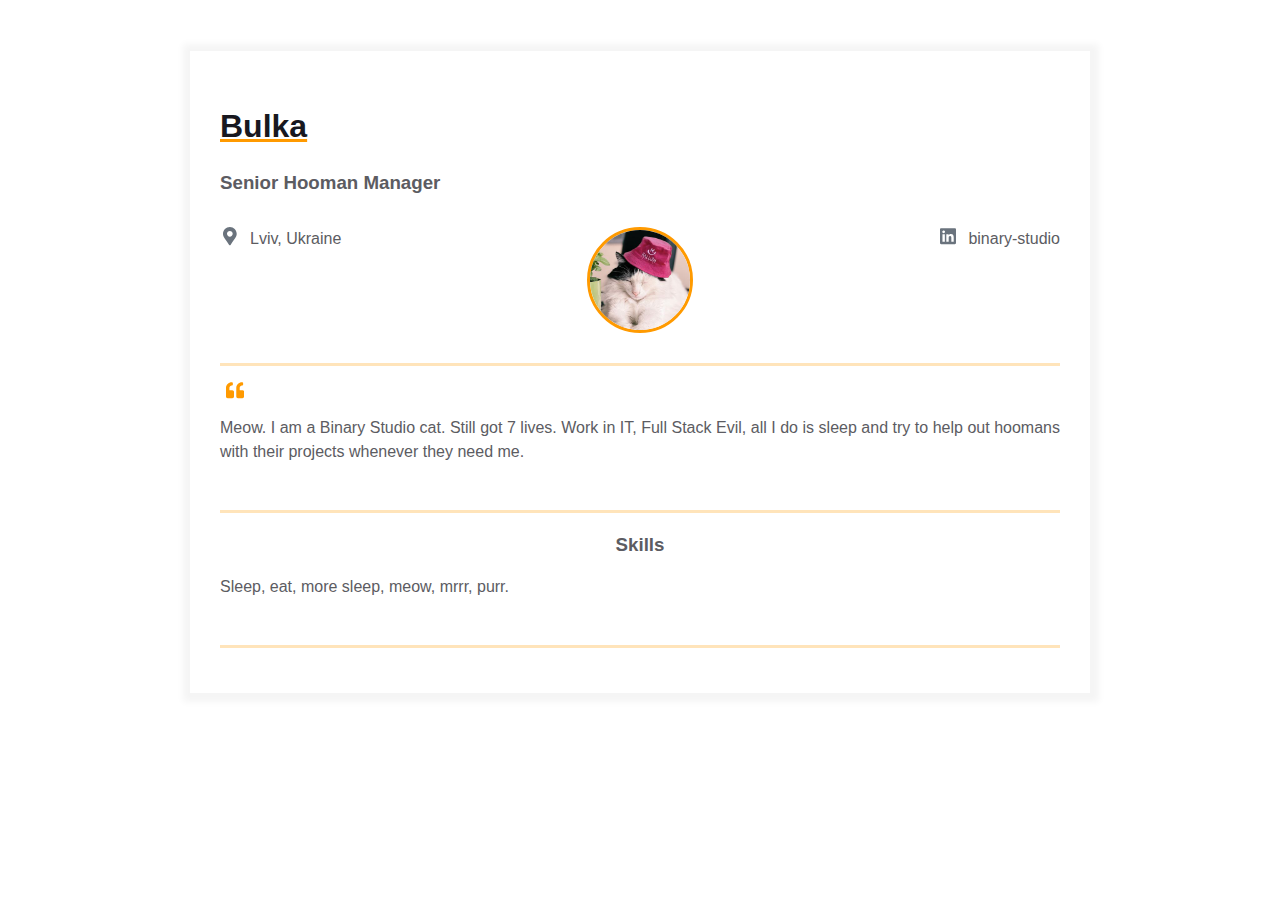
==== index.html @ 968fbaac "Skills block added" ====
<!DOCTYPE html>
<html>
  <head>
    <meta charset="UTF-8" />
    <link rel="stylesheet" href="styles.css">
    <meta name="viewport" content="width=device-width, initial-scale=1" />
    <title>Résumé</title>
  </head>
  <body>
    <main>
      <div class="resume">
        <div class="container">
          <div class="resume__block">
            <h1 class="contact-info__header">Bulka</h1>
            <h3 class="contact-info__sub-header">Senior Hooman Manager</h3>
    
            <div class="contact_info_container fh">
              <div class="contact-info__block">
                <a href="" rel="author" class="contact-info__item">
                  <div class="contact-info__item-icon-wrapper">
                    <svg class="contact-info__item-icon" xmlns="http://www.w3.org/2000/svg" viewBox="0 0 384 512">
                      <path
                        d="M172.268 501.67C26.97 291.031 0 269.413 0 192 0 85.961 85.961 0 192 0s192 85.961 192 192c0 77.413-26.97 99.031-172.268 309.67-9.535 13.774-29.93 13.773-39.464 0zM192 272c44.183 0 80-35.817 80-80s-35.817-80-80-80-80 35.817-80 80 35.817 80 80 80z">
                      </path>
                    </svg>
                  </div>
                  <span>Lviv, Ukraine</span>
                </a>
              </div>
            
              <div class="contact-info__block contact-info__block--center">
                <img class="contact-info__avatar" src="assets/avatar.png" alt="Avatar">
              </div>
    
              <div class="contact-info__block">
                <a href="https://ua.linkedin.com/company/binary-studio_241166" rel="author" class="contact-info__item">
                  <div class="contact-info__item-icon-wrapper">
                    <svg class="contact-info__item-icon" xmlns="http://www.w3.org/2000/svg" viewBox="0 0 448 512">
                      <path
                        d="M416 32H31.9C14.3 32 0 46.5 0 64.3v383.4C0 465.5 14.3 480 31.9 480H416c17.6 0 32-14.5 32-32.3V64.3c0-17.8-14.4-32.3-32-32.3zM135.4 416H69V202.2h66.5V416zm-33.2-243c-21.3 0-38.5-17.3-38.5-38.5S80.9 96 102.2 96c21.2 0 38.5 17.3 38.5 38.5 0 21.3-17.2 38.5-38.5 38.5zm282.1 243h-66.4V312c0-24.8-.5-56.7-34.5-56.7-34.6 0-39.9 27-39.9 54.9V416h-66.4V202.2h63.7v29.2h.9c8.9-16.8 30.6-34.5 62.9-34.5 67.2 0 79.7 44.3 79.7 101.9V416z">
                      </path>
                    </svg>
                  </div>
                  <span>binary-studio</span>
                </a>
              </div>
            </div>
          </div>
        </div>

        <div class="container">
          <div class="resume__block">
            <div class="intro">
              <div class="intro__icon-wrapper">
                <svg class="intro__icon" xmlns="http://www.w3.org/2000/svg" viewBox="0 0 512 512">
                  <path
                    d="M464 256h-80v-64c0-35.3 28.7-64 64-64h8c13.3 0 24-10.7 24-24V56c0-13.3-10.7-24-24-24h-8c-88.4 0-160 71.6-160 160v240c0 26.5 21.5 48 48 48h128c26.5 0 48-21.5 48-48V304c0-26.5-21.5-48-48-48zm-288 0H96v-64c0-35.3 28.7-64 64-64h8c13.3 0 24-10.7 24-24V56c0-13.3-10.7-24-24-24h-8C71.6 32 0 103.6 0 192v240c0 26.5 21.5 48 48 48h128c26.5 0 48-21.5 48-48V304c0-26.5-21.5-48-48-48z">
                  </path>
                </svg>
              </div>
              <p class="intro_text">Meow.
                I am a Binary Studio cat. Still got 7 lives. Work in IT, Full Stack Evil, 
                all I do is sleep and try to help out hoomans with their projects whenever 
                they need me.
              </p>
            </div>
          </div>
        </div>

        <div class="container">
          <div class="resume__block">
            <div class="skills">
              <h3 class="skills__header">Skills</h3>
              <p class="skills__text">Sleep, eat, more sleep, meow, mrrr, purr. </p>
            </div>
          </div>
        </div>
        
      </div>
    </main>
  </body>
</html>
---- styles.css ----
//General styles
* {
    margin: 0;
    padding: 0;
    box-sizing: border-box;
}

body {
    font-family: Arial, Helvetica, sans-serif;
    line-height: 1.5;

    --primary-text-color: #181820;
    --secondary-text-color: #5c5c62;
    --durability-text-color: #6a737d9c;
    --icon-color: #6a737d;
    --border-color: #ff9a0045;
    --text-decoration-color: #ff9a00;
}

.container {
    margin: 0 auto;
    padding: 0 30px;
    max-width: 900px;
}

.fh {
    display: flex;
    flex-direction: row;
    justify-content: space-between;
}

.fv {
    display: flex;
    flex-direction: column;
    justify-content: space-between;
}

.resume {
    margin: 50px auto;
    border: 1px solid #f5f5f5;
    box-shadow: 1px 1px 7px 7px #f5f5f5;
    padding: 30px 0;
    max-width: 900px;
}

.resume__block {
    border-bottom: 3px solid var(--border-color);
    padding-bottom: 30px;
    margin-bottom: 15px;
}

@media screen and (max-width: 576px) {

    .main-info,
    .contact_info_container {
        flex-direction: column;
    }

    .contact_info_container {
        align-items: center;
    }

    .contact-info__block:not(:last-child) {
        margin-bottom: 20px;
    }

    .experiences {
        margin-right: 0;
    }
}

//Contact info styles
.contact-info__header,
.contact-info__sub-header {
    text-align: center;
}

.contact-info__header {
    color: var(--primary-text-color);
    margin-bottom: 15px;
    text-decoration-color: var(--text-decoration-color);
    text-decoration-line: underline;
}

.contact-info__sub-header {
    color: var(--secondary-text-color);
    margin-bottom: 30px;
}

.contact-info__block {
    display: flex;
    flex-direction: column;
    justify-content: space-between;
}

.contact-info__block--center {
    justify-content: center;
}

.contact-info__item {
    color: var(--secondary-text-color);
    text-decoration: none;
    display: flex;
    justify-content: start;
}

.contact-info__item:not(:last-child) {
    margin-bottom: 20px;
}

.contact-info__item-icon-wrapper {
    margin-right: 10px;
    width: 20px;
    display: flex;
    justify-content: center;
}

.contact-info__item-icon path {
    fill: var(--icon-color);
}

.contact-info__item-icon {
    height: 1.1428rem;
    vertical-align: text-bottom;
}

.contact-info__avatar {
    border-radius: 50%;
    width: 100px;
    height: 100px;
    object-fit: cover;
    border: 3px solid;
    border-color: var(--text-decoration-color);
}

//Intro and skills styles
.intro {
    display: flex;
    justify-content: start;
}

.intro__icon-wrapper {
    margin-right: 30px;
    width: 30px;
    display: flex;
    justify-content: center;
}

.intro__icon {
    height: 1.1428rem;
    vertical-align: text-bottom;
}

.intro__icon path {
    fill: var(--text-decoration-color);
}

.intro_text {
    color: var(--secondary-text-color);
    text-align: justify;
}

.skills__header {
    color: var(--secondary-text-color);
    text-align: center;
    margin-bottom: 15px;
}

.skills__text {
    color: var(--secondary-text-color);
    text-align: justify;
}

//Experience and additional info styles
.experiences {
    flex: 1 1 60%;
    margin-right: 50px;
}

.experiences__header {
    color: var(--secondary-text-color);
    text-align: left;
    margin-bottom: 20px;
}

.experiences__company-header-durability {
    color: var(--durability-text-color);
    text-align: left;
    margin-bottom: 10px;
    font-size: 15px;
}

.experiences__company-header-name {
    color: var(--primary-text-color);
    text-decoration-color: var(--text-decoration-color);
    text-decoration-line: underline;
    text-align: left;
    margin-bottom: 20px;
}

.experiences__company-project {
    margin-left: 15px;
    margin-bottom: 25px;
}

.experiences__company-project-role {
    color: var(--durability-text-color);
    text-align: left;
    margin-bottom: 10px;
    font-size: 15px;
}

.experiences__company-project-name {
    color: var(--primary-text-color);
    text-align: left;
    margin-bottom: 10px;
}

.experiences__company-project-responsibilities {
    color: var(--secondary-text-color);
    padding-left: 20px;
}

.additional-info {
    flex: 1 1 40%;
}

.additional-info__education {
    margin-bottom: 20px;
}

.additional-info__education-header {
    color: var(--secondary-text-color);
    text-align: left;
    margin-bottom: 20px;
}

.additional-info__education-university-durability {
    color: var(--durability-text-color);
    text-align: left;
    margin-bottom: 10px;
    font-size: 15px;
}

.additional-info__education-university-speciality {
    color: var(--primary-text-color);
    text-align: left;
    margin-bottom: 10px;
}

.additional-info__education-university-name {
    color: var(--secondary-text-color);
}

.additional-info__languages {
    margin-bottom: 20px;
}

.additional-info__languages-header {
    color: var(--secondary-text-color);
    text-align: left;
    margin-bottom: 20px;
}

.additional-info__languages-item {
    color: var(--secondary-text-color);
}
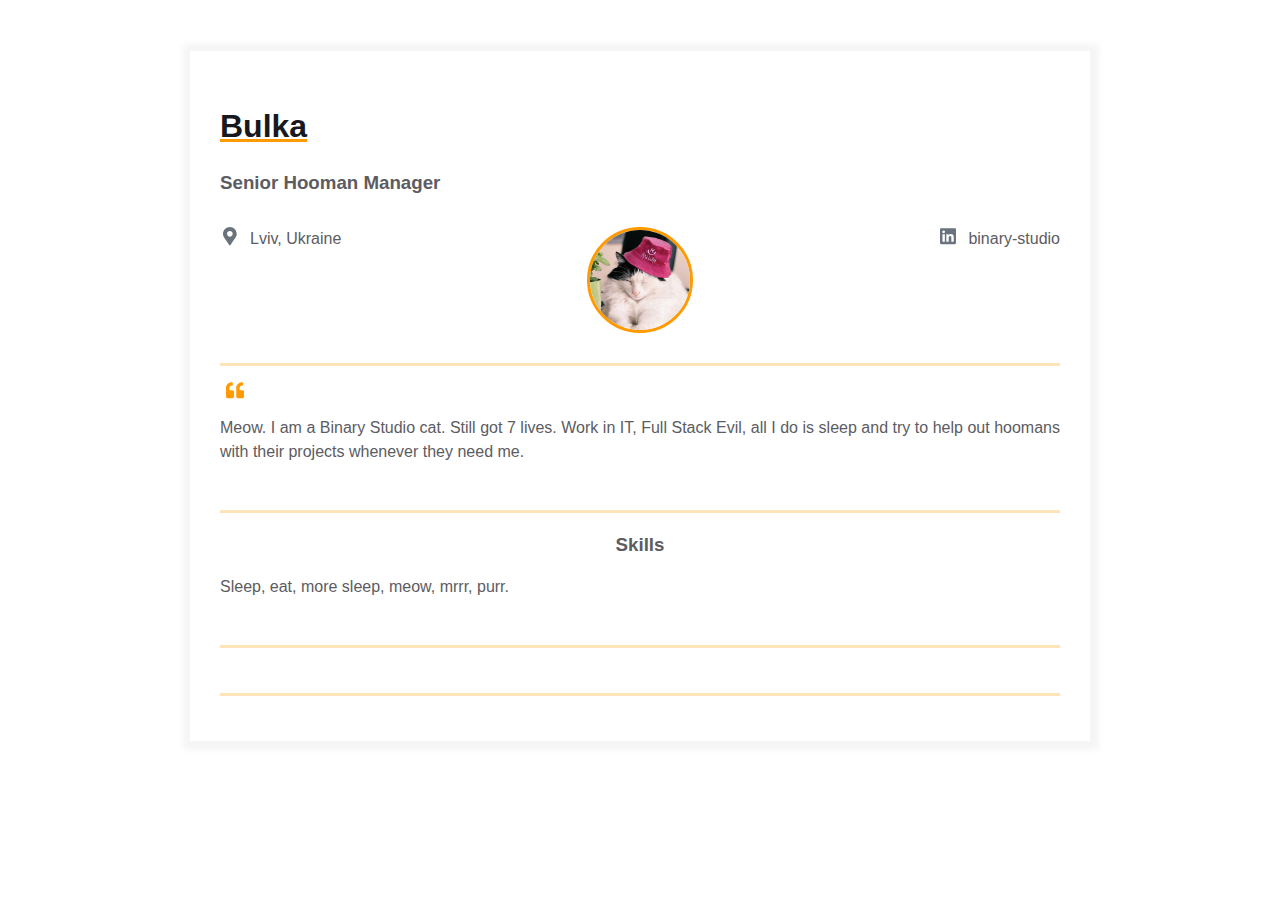
==== commit 3ed5f883: "Experience block template added" ====
--- a/index.html
+++ b/index.html
@@ -75,6 +75,17 @@
             </div>
           </div>
         </div>
+
+        <div class="container">
+          <div class="resume__block">
+            <div class="main-info fh">
+        
+              <div class="experiences"></div>
+        
+              <div class="additional-info fv"></div>
+            </div>
+          </div>
+        </div>
         
       </div>
     </main>
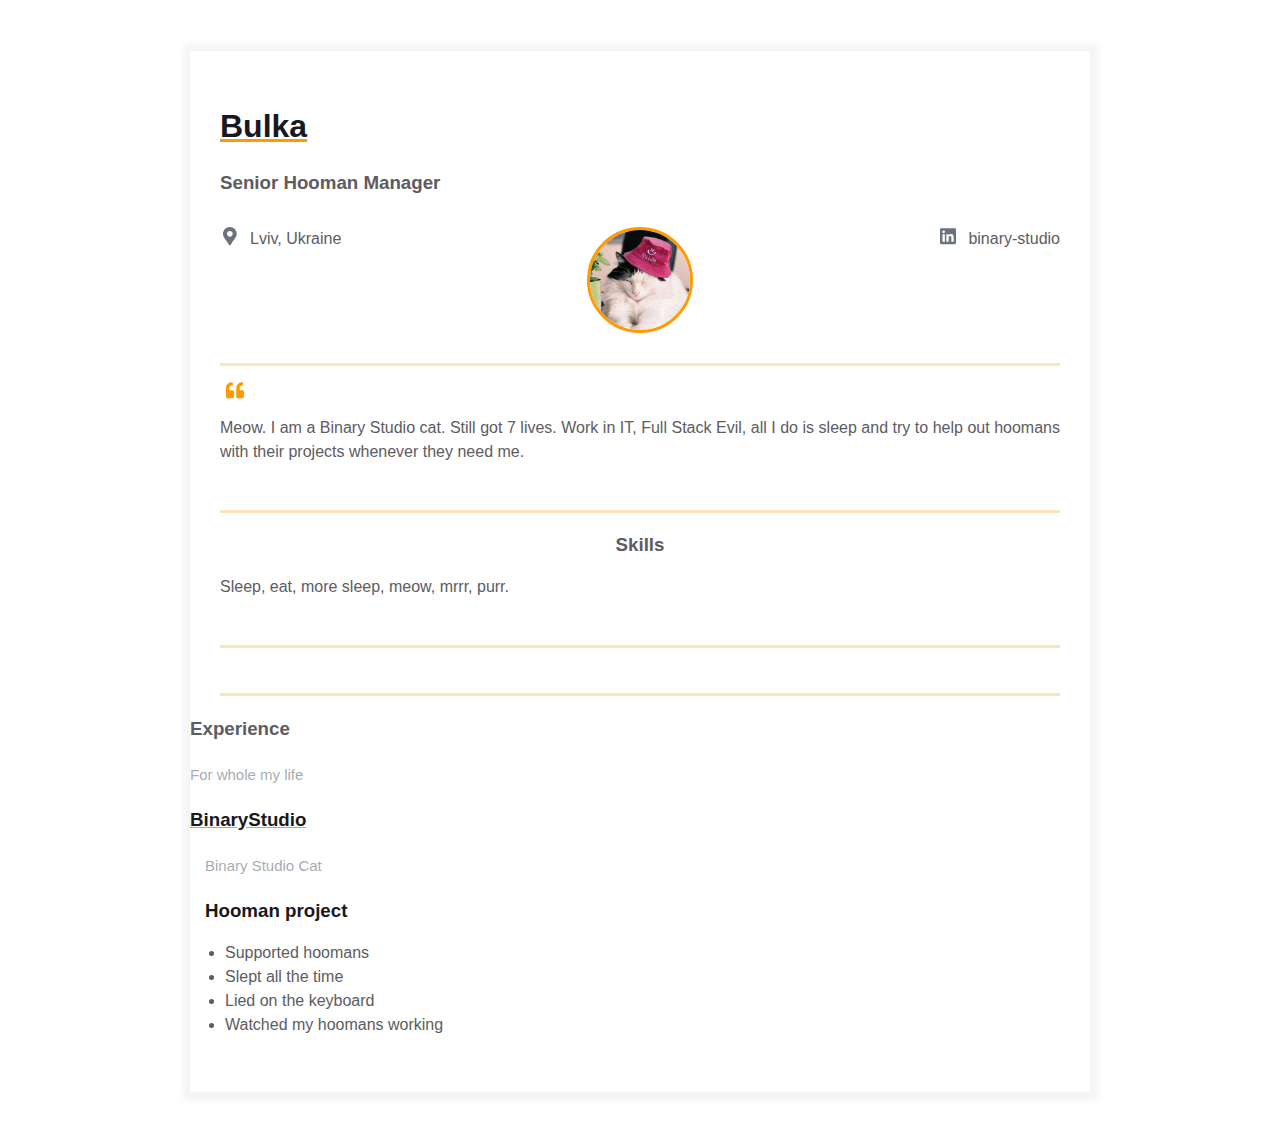
==== commit 30cf57ef: "Experience block added" ====
--- a/index.html
+++ b/index.html
@@ -86,7 +86,27 @@
             </div>
           </div>
         </div>
-        
+
+        <h3 class="experiences__header">Experience</h3>
+  <div class="experiences__company">
+    <div class="experiences__company-header">
+      <span class="experiences__company-header-durability">For whole my life</span>
+      <h3 class="experiences__company-header-name">BinaryStudio</h3>
+    </div>
+
+    <div class="experiences__company-project">
+      <span class="experiences__company-project-role">Binary Studio Cat</span>
+      <h3 class="experiences__company-project-name">Hooman project</h3>
+      <ul class="experiences__company-project-responsibilities">
+        <li>Supported hoomans</li>
+        <li>Slept all the time</li>
+        <li>Lied on the keyboard</li>
+        <li>Watched my hoomans working</li>
+      </ul>
+    </div>
+  </div>
+</div>
+
       </div>
     </main>
   </body>
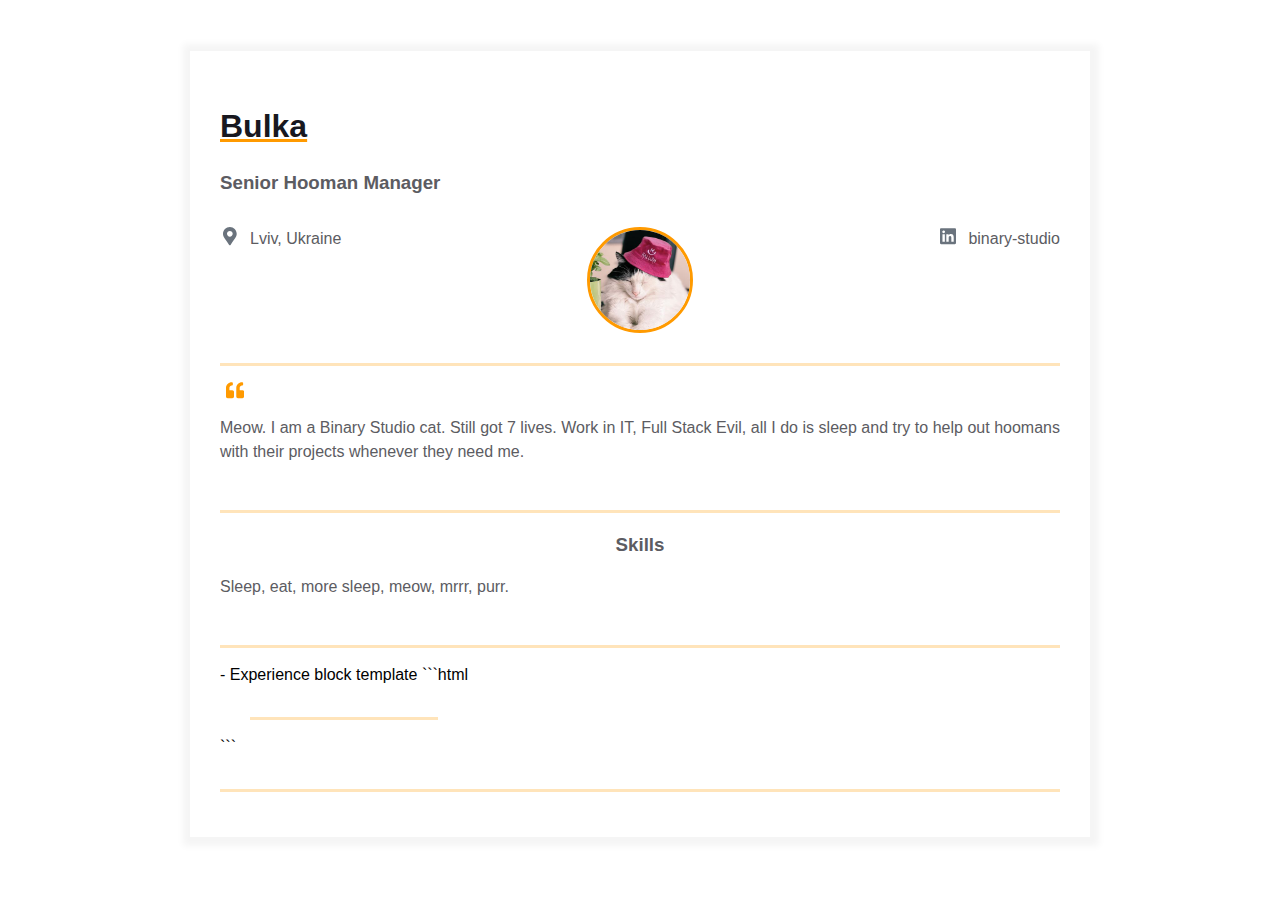
==== commit 50804dea: "Experience info added" ====
--- a/index.html
+++ b/index.html
@@ -2,7 +2,7 @@
 <html>
   <head>
     <meta charset="UTF-8" />
-    <link rel="stylesheet" href="styles.css">
+    <link rel="stylesheet" href="styles.css" />
     <meta name="viewport" content="width=device-width, initial-scale=1" />
     <title>Résumé</title>
   </head>
@@ -13,32 +13,48 @@
           <div class="resume__block">
             <h1 class="contact-info__header">Bulka</h1>
             <h3 class="contact-info__sub-header">Senior Hooman Manager</h3>
-    
+
             <div class="contact_info_container fh">
               <div class="contact-info__block">
                 <a href="" rel="author" class="contact-info__item">
                   <div class="contact-info__item-icon-wrapper">
-                    <svg class="contact-info__item-icon" xmlns="http://www.w3.org/2000/svg" viewBox="0 0 384 512">
+                    <svg
+                      class="contact-info__item-icon"
+                      xmlns="http://www.w3.org/2000/svg"
+                      viewBox="0 0 384 512"
+                    >
                       <path
-                        d="M172.268 501.67C26.97 291.031 0 269.413 0 192 0 85.961 85.961 0 192 0s192 85.961 192 192c0 77.413-26.97 99.031-172.268 309.67-9.535 13.774-29.93 13.773-39.464 0zM192 272c44.183 0 80-35.817 80-80s-35.817-80-80-80-80 35.817-80 80 35.817 80 80 80z">
-                      </path>
+                        d="M172.268 501.67C26.97 291.031 0 269.413 0 192 0 85.961 85.961 0 192 0s192 85.961 192 192c0 77.413-26.97 99.031-172.268 309.67-9.535 13.774-29.93 13.773-39.464 0zM192 272c44.183 0 80-35.817 80-80s-35.817-80-80-80-80 35.817-80 80 35.817 80 80 80z"
+                      ></path>
                     </svg>
                   </div>
                   <span>Lviv, Ukraine</span>
                 </a>
               </div>
-            
+
               <div class="contact-info__block contact-info__block--center">
-                <img class="contact-info__avatar" src="assets/avatar.png" alt="Avatar">
+                <img
+                  class="contact-info__avatar"
+                  src="assets/avatar.png"
+                  alt="Avatar"
+                />
               </div>
-    
+
               <div class="contact-info__block">
-                <a href="https://ua.linkedin.com/company/binary-studio_241166" rel="author" class="contact-info__item">
+                <a
+                  href="https://ua.linkedin.com/company/binary-studio_241166"
+                  rel="author"
+                  class="contact-info__item"
+                >
                   <div class="contact-info__item-icon-wrapper">
-                    <svg class="contact-info__item-icon" xmlns="http://www.w3.org/2000/svg" viewBox="0 0 448 512">
+                    <svg
+                      class="contact-info__item-icon"
+                      xmlns="http://www.w3.org/2000/svg"
+                      viewBox="0 0 448 512"
+                    >
                       <path
-                        d="M416 32H31.9C14.3 32 0 46.5 0 64.3v383.4C0 465.5 14.3 480 31.9 480H416c17.6 0 32-14.5 32-32.3V64.3c0-17.8-14.4-32.3-32-32.3zM135.4 416H69V202.2h66.5V416zm-33.2-243c-21.3 0-38.5-17.3-38.5-38.5S80.9 96 102.2 96c21.2 0 38.5 17.3 38.5 38.5 0 21.3-17.2 38.5-38.5 38.5zm282.1 243h-66.4V312c0-24.8-.5-56.7-34.5-56.7-34.6 0-39.9 27-39.9 54.9V416h-66.4V202.2h63.7v29.2h.9c8.9-16.8 30.6-34.5 62.9-34.5 67.2 0 79.7 44.3 79.7 101.9V416z">
-                      </path>
+                        d="M416 32H31.9C14.3 32 0 46.5 0 64.3v383.4C0 465.5 14.3 480 31.9 480H416c17.6 0 32-14.5 32-32.3V64.3c0-17.8-14.4-32.3-32-32.3zM135.4 416H69V202.2h66.5V416zm-33.2-243c-21.3 0-38.5-17.3-38.5-38.5S80.9 96 102.2 96c21.2 0 38.5 17.3 38.5 38.5 0 21.3-17.2 38.5-38.5 38.5zm282.1 243h-66.4V312c0-24.8-.5-56.7-34.5-56.7-34.6 0-39.9 27-39.9 54.9V416h-66.4V202.2h63.7v29.2h.9c8.9-16.8 30.6-34.5 62.9-34.5 67.2 0 79.7 44.3 79.7 101.9V416z"
+                      ></path>
                     </svg>
                   </div>
                   <span>binary-studio</span>
@@ -52,16 +68,20 @@
           <div class="resume__block">
             <div class="intro">
               <div class="intro__icon-wrapper">
-                <svg class="intro__icon" xmlns="http://www.w3.org/2000/svg" viewBox="0 0 512 512">
+                <svg
+                  class="intro__icon"
+                  xmlns="http://www.w3.org/2000/svg"
+                  viewBox="0 0 512 512"
+                >
                   <path
-                    d="M464 256h-80v-64c0-35.3 28.7-64 64-64h8c13.3 0 24-10.7 24-24V56c0-13.3-10.7-24-24-24h-8c-88.4 0-160 71.6-160 160v240c0 26.5 21.5 48 48 48h128c26.5 0 48-21.5 48-48V304c0-26.5-21.5-48-48-48zm-288 0H96v-64c0-35.3 28.7-64 64-64h8c13.3 0 24-10.7 24-24V56c0-13.3-10.7-24-24-24h-8C71.6 32 0 103.6 0 192v240c0 26.5 21.5 48 48 48h128c26.5 0 48-21.5 48-48V304c0-26.5-21.5-48-48-48z">
-                  </path>
+                    d="M464 256h-80v-64c0-35.3 28.7-64 64-64h8c13.3 0 24-10.7 24-24V56c0-13.3-10.7-24-24-24h-8c-88.4 0-160 71.6-160 160v240c0 26.5 21.5 48 48 48h128c26.5 0 48-21.5 48-48V304c0-26.5-21.5-48-48-48zm-288 0H96v-64c0-35.3 28.7-64 64-64h8c13.3 0 24-10.7 24-24V56c0-13.3-10.7-24-24-24h-8C71.6 32 0 103.6 0 192v240c0 26.5 21.5 48 48 48h128c26.5 0 48-21.5 48-48V304c0-26.5-21.5-48-48-48z"
+                  ></path>
                 </svg>
               </div>
-              <p class="intro_text">Meow.
-                I am a Binary Studio cat. Still got 7 lives. Work in IT, Full Stack Evil, 
-                all I do is sleep and try to help out hoomans with their projects whenever 
-                they need me.
+              <p class="intro_text">
+                Meow. I am a Binary Studio cat. Still got 7 lives. Work in IT,
+                Full Stack Evil, all I do is sleep and try to help out hoomans
+                with their projects whenever they need me.
               </p>
             </div>
           </div>
@@ -71,7 +91,9 @@
           <div class="resume__block">
             <div class="skills">
               <h3 class="skills__header">Skills</h3>
-              <p class="skills__text">Sleep, eat, more sleep, meow, mrrr, purr. </p>
+              <p class="skills__text">
+                Sleep, eat, more sleep, meow, mrrr, purr.
+              </p>
             </div>
           </div>
         </div>
@@ -79,35 +101,25 @@
         <div class="container">
           <div class="resume__block">
             <div class="main-info fh">
-        
-              <div class="experiences"></div>
-        
+              <div class="experiences">
+                - Experience block template ```html
+                <div class="container">
+                  <div class="resume__block">
+                    <div class="main-info fh">
+                      <div class="experiences"></div>
+
+                      <div class="additional-info fv"></div>
+                    </div>
+                  </div>
+                </div>
+                ```
+              </div>
+
               <div class="additional-info fv"></div>
             </div>
           </div>
         </div>
-
-        <h3 class="experiences__header">Experience</h3>
-  <div class="experiences__company">
-    <div class="experiences__company-header">
-      <span class="experiences__company-header-durability">For whole my life</span>
-      <h3 class="experiences__company-header-name">BinaryStudio</h3>
-    </div>
-
-    <div class="experiences__company-project">
-      <span class="experiences__company-project-role">Binary Studio Cat</span>
-      <h3 class="experiences__company-project-name">Hooman project</h3>
-      <ul class="experiences__company-project-responsibilities">
-        <li>Supported hoomans</li>
-        <li>Slept all the time</li>
-        <li>Lied on the keyboard</li>
-        <li>Watched my hoomans working</li>
-      </ul>
-    </div>
-  </div>
-</div>
-
       </div>
     </main>
   </body>
-</html>+</html>
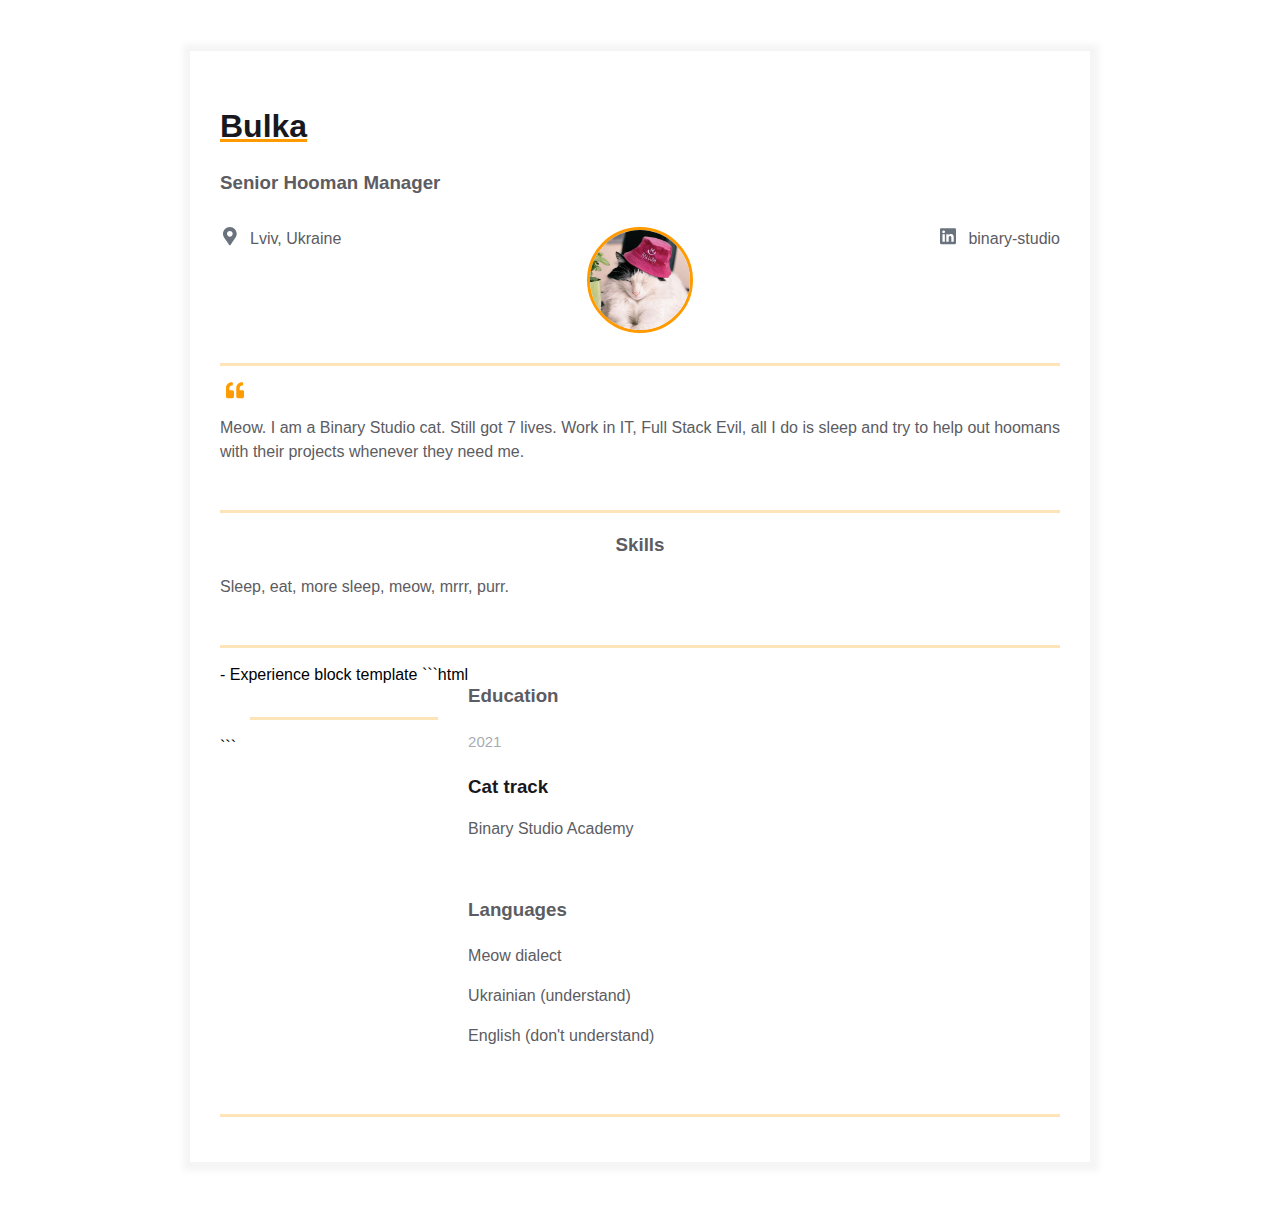
==== commit 2bd84fe2: "Additional info added" ====
--- a/index.html
+++ b/index.html
@@ -115,7 +115,38 @@
                 ```
               </div>
 
-              <div class="additional-info fv"></div>
+              <div class="additional-info fv">
+                <div class="additional-info fv">
+                  <div class="additional-info__education">
+                    <h3 class="additional-info__education-header">Education</h3>
+                    <div class="additional-info__education-university">
+                      <span
+                        class="additional-info__education-university-durability"
+                        >2021</span
+                      >
+                      <h3
+                        class="additional-info__education-university-speciality"
+                      >
+                        Cat track
+                      </h3>
+                      <p class="additional-info__education-university-name">
+                        Binary Studio Academy
+                      </p>
+                    </div>
+                  </div>
+
+                  <div class="additional-info__languages">
+                    <h3 class="additional-info__languages-header">Languages</h3>
+                    <p class="additional-info__languages-item">Meow dialect</p>
+                    <p class="additional-info__languages-item">
+                      Ukrainian (understand)
+                    </p>
+                    <p class="additional-info__languages-item">
+                      English (don't understand)
+                    </p>
+                  </div>
+                </div>
+              </div>
             </div>
           </div>
         </div>
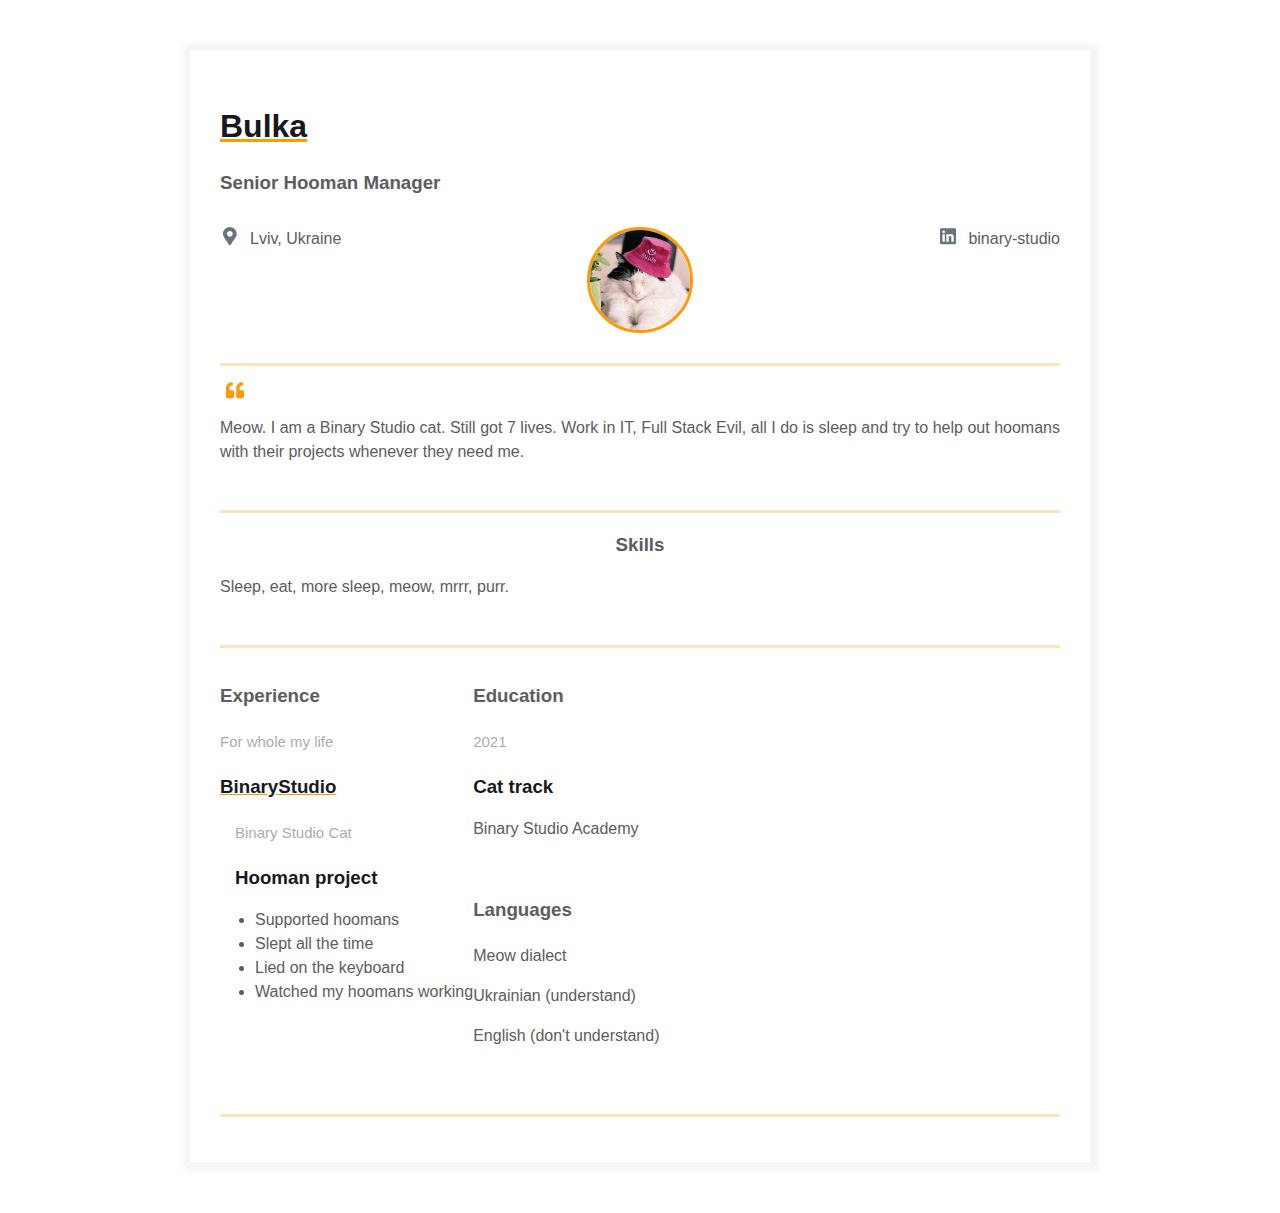
==== commit a3a7abe3: "refactoring" ====
--- a/index.html
+++ b/index.html
@@ -102,49 +102,62 @@
           <div class="resume__block">
             <div class="main-info fh">
               <div class="experiences">
-                - Experience block template ```html
-                <div class="container">
-                  <div class="resume__block">
-                    <div class="main-info fh">
-                      <div class="experiences"></div>
+                <h3 class="experiences__header">Experience</h3>
+                <div class="experiences__company">
+                  <div class="experiences__company-header">
+                    <span class="experiences__company-header-durability"
+                      >For whole my life</span
+                    >
+                    <h3 class="experiences__company-header-name">
+                      BinaryStudio
+                    </h3>
+                  </div>
 
-                      <div class="additional-info fv"></div>
-                    </div>
+                  <div class="experiences__company-project">
+                    <span class="experiences__company-project-role"
+                      >Binary Studio Cat</span
+                    >
+                    <h3 class="experiences__company-project-name">
+                      Hooman project
+                    </h3>
+                    <ul class="experiences__company-project-responsibilities">
+                      <li>Supported hoomans</li>
+                      <li>Slept all the time</li>
+                      <li>Lied on the keyboard</li>
+                      <li>Watched my hoomans working</li>
+                    </ul>
                   </div>
                 </div>
-                ```
               </div>
 
               <div class="additional-info fv">
-                <div class="additional-info fv">
-                  <div class="additional-info__education">
-                    <h3 class="additional-info__education-header">Education</h3>
-                    <div class="additional-info__education-university">
-                      <span
-                        class="additional-info__education-university-durability"
-                        >2021</span
-                      >
-                      <h3
-                        class="additional-info__education-university-speciality"
-                      >
-                        Cat track
-                      </h3>
-                      <p class="additional-info__education-university-name">
-                        Binary Studio Academy
-                      </p>
-                    </div>
-                  </div>
-
-                  <div class="additional-info__languages">
-                    <h3 class="additional-info__languages-header">Languages</h3>
-                    <p class="additional-info__languages-item">Meow dialect</p>
-                    <p class="additional-info__languages-item">
-                      Ukrainian (understand)
-                    </p>
-                    <p class="additional-info__languages-item">
-                      English (don't understand)
+                <div class="additional-info__education">
+                  <h3 class="additional-info__education-header">Education</h3>
+                  <div class="additional-info__education-university">
+                    <span
+                      class="additional-info__education-university-durability"
+                      >2021</span
+                    >
+                    <h3
+                      class="additional-info__education-university-speciality"
+                    >
+                      Cat track
+                    </h3>
+                    <p class="additional-info__education-university-name">
+                      Binary Studio Academy
                     </p>
                   </div>
+                </div>
+
+                <div class="additional-info__languages">
+                  <h3 class="additional-info__languages-header">Languages</h3>
+                  <p class="additional-info__languages-item">Meow dialect</p>
+                  <p class="additional-info__languages-item">
+                    Ukrainian (understand)
+                  </p>
+                  <p class="additional-info__languages-item">
+                    English (don't understand)
+                  </p>
                 </div>
               </div>
             </div>
--- a/styles.css
+++ b/styles.css
@@ -72,196 +72,196 @@
 //Contact info styles
 .contact-info__header,
 .contact-info__sub-header {
-    text-align: center;
+  text-align: center;
 }
 
 .contact-info__header {
-    color: var(--primary-text-color);
-    margin-bottom: 15px;
-    text-decoration-color: var(--text-decoration-color);
-    text-decoration-line: underline;
+  color: var(--primary-text-color);
+  margin-bottom: 15px;
+  text-decoration-color: var(--text-decoration-color);
+  text-decoration-line: underline;
 }
 
 .contact-info__sub-header {
-    color: var(--secondary-text-color);
-    margin-bottom: 30px;
+  color: var(--secondary-text-color);
+  margin-bottom: 30px;
 }
 
 .contact-info__block {
-    display: flex;
-    flex-direction: column;
-    justify-content: space-between;
+  display: flex;
+  flex-direction: column;
+  justify-content: space-between;
 }
 
 .contact-info__block--center {
-    justify-content: center;
+  justify-content: center;
 }
 
 .contact-info__item {
-    color: var(--secondary-text-color);
-    text-decoration: none;
-    display: flex;
-    justify-content: start;
+  color: var(--secondary-text-color);
+  text-decoration: none;
+  display: flex;
+  justify-content: start;
 }
 
 .contact-info__item:not(:last-child) {
-    margin-bottom: 20px;
+  margin-bottom: 20px;
 }
 
 .contact-info__item-icon-wrapper {
-    margin-right: 10px;
-    width: 20px;
-    display: flex;
-    justify-content: center;
+  margin-right: 10px;
+  width: 20px;
+  display: flex;
+  justify-content: center;
 }
 
 .contact-info__item-icon path {
-    fill: var(--icon-color);
+  fill: var(--icon-color);
 }
 
 .contact-info__item-icon {
-    height: 1.1428rem;
-    vertical-align: text-bottom;
+  height: 1.1428rem;
+  vertical-align: text-bottom;
 }
 
 .contact-info__avatar {
-    border-radius: 50%;
-    width: 100px;
-    height: 100px;
-    object-fit: cover;
-    border: 3px solid;
-    border-color: var(--text-decoration-color);
+  border-radius: 50%;
+  width: 100px;
+  height: 100px;
+  object-fit: cover;
+  border: 3px solid;
+  border-color: var(--text-decoration-color);
 }
 
 //Intro and skills styles
 .intro {
-    display: flex;
-    justify-content: start;
+  display: flex;
+  justify-content: start;
 }
 
 .intro__icon-wrapper {
-    margin-right: 30px;
-    width: 30px;
-    display: flex;
-    justify-content: center;
+  margin-right: 30px;
+  width: 30px;
+  display: flex;
+  justify-content: center;
 }
 
 .intro__icon {
-    height: 1.1428rem;
-    vertical-align: text-bottom;
+  height: 1.1428rem;
+  vertical-align: text-bottom;
 }
 
 .intro__icon path {
-    fill: var(--text-decoration-color);
+  fill: var(--text-decoration-color);
 }
 
 .intro_text {
-    color: var(--secondary-text-color);
-    text-align: justify;
+  color: var(--secondary-text-color);
+  text-align: justify;
 }
 
 .skills__header {
-    color: var(--secondary-text-color);
-    text-align: center;
-    margin-bottom: 15px;
+  color: var(--secondary-text-color);
+  text-align: center;
+  margin-bottom: 15px;
 }
 
 .skills__text {
-    color: var(--secondary-text-color);
-    text-align: justify;
+  color: var(--secondary-text-color);
+  text-align: justify;
 }
 
 //Experience and additional info styles
 .experiences {
-    flex: 1 1 60%;
-    margin-right: 50px;
+  flex: 1 1 60%;
+  margin-right: 50px;
 }
 
 .experiences__header {
-    color: var(--secondary-text-color);
-    text-align: left;
-    margin-bottom: 20px;
+  color: var(--secondary-text-color);
+  text-align: left;
+  margin-bottom: 20px;
 }
 
 .experiences__company-header-durability {
-    color: var(--durability-text-color);
-    text-align: left;
-    margin-bottom: 10px;
-    font-size: 15px;
+  color: var(--durability-text-color);
+  text-align: left;
+  margin-bottom: 10px;
+  font-size: 15px;
 }
 
 .experiences__company-header-name {
-    color: var(--primary-text-color);
-    text-decoration-color: var(--text-decoration-color);
-    text-decoration-line: underline;
-    text-align: left;
-    margin-bottom: 20px;
+  color: var(--primary-text-color);
+  text-decoration-color: var(--text-decoration-color);
+  text-decoration-line: underline;
+  text-align: left;
+  margin-bottom: 20px;
 }
 
 .experiences__company-project {
-    margin-left: 15px;
-    margin-bottom: 25px;
+  margin-left: 15px;
+  margin-bottom: 25px;
 }
 
 .experiences__company-project-role {
-    color: var(--durability-text-color);
-    text-align: left;
-    margin-bottom: 10px;
-    font-size: 15px;
+  color: var(--durability-text-color);
+  text-align: left;
+  margin-bottom: 10px;
+  font-size: 15px;
 }
 
 .experiences__company-project-name {
-    color: var(--primary-text-color);
-    text-align: left;
-    margin-bottom: 10px;
+  color: var(--primary-text-color);
+  text-align: left;
+  margin-bottom: 10px;
 }
 
 .experiences__company-project-responsibilities {
-    color: var(--secondary-text-color);
-    padding-left: 20px;
+  color: var(--secondary-text-color);
+  padding-left: 20px;
 }
 
 .additional-info {
-    flex: 1 1 40%;
+  flex: 1 1 40%;
 }
 
 .additional-info__education {
-    margin-bottom: 20px;
+  margin-bottom: 20px;
 }
 
 .additional-info__education-header {
-    color: var(--secondary-text-color);
-    text-align: left;
-    margin-bottom: 20px;
+  color: var(--secondary-text-color);
+  text-align: left;
+  margin-bottom: 20px;
 }
 
 .additional-info__education-university-durability {
-    color: var(--durability-text-color);
-    text-align: left;
-    margin-bottom: 10px;
-    font-size: 15px;
+  color: var(--durability-text-color);
+  text-align: left;
+  margin-bottom: 10px;
+  font-size: 15px;
 }
 
 .additional-info__education-university-speciality {
-    color: var(--primary-text-color);
-    text-align: left;
-    margin-bottom: 10px;
+  color: var(--primary-text-color);
+  text-align: left;
+  margin-bottom: 10px;
 }
 
 .additional-info__education-university-name {
-    color: var(--secondary-text-color);
+  color: var(--secondary-text-color);
 }
 
 .additional-info__languages {
-    margin-bottom: 20px;
+  margin-bottom: 20px;
 }
 
 .additional-info__languages-header {
-    color: var(--secondary-text-color);
-    text-align: left;
-    margin-bottom: 20px;
+  color: var(--secondary-text-color);
+  text-align: left;
+  margin-bottom: 20px;
 }
 
 .additional-info__languages-item {
-    color: var(--secondary-text-color);
-}+  color: var(--secondary-text-color);
+}
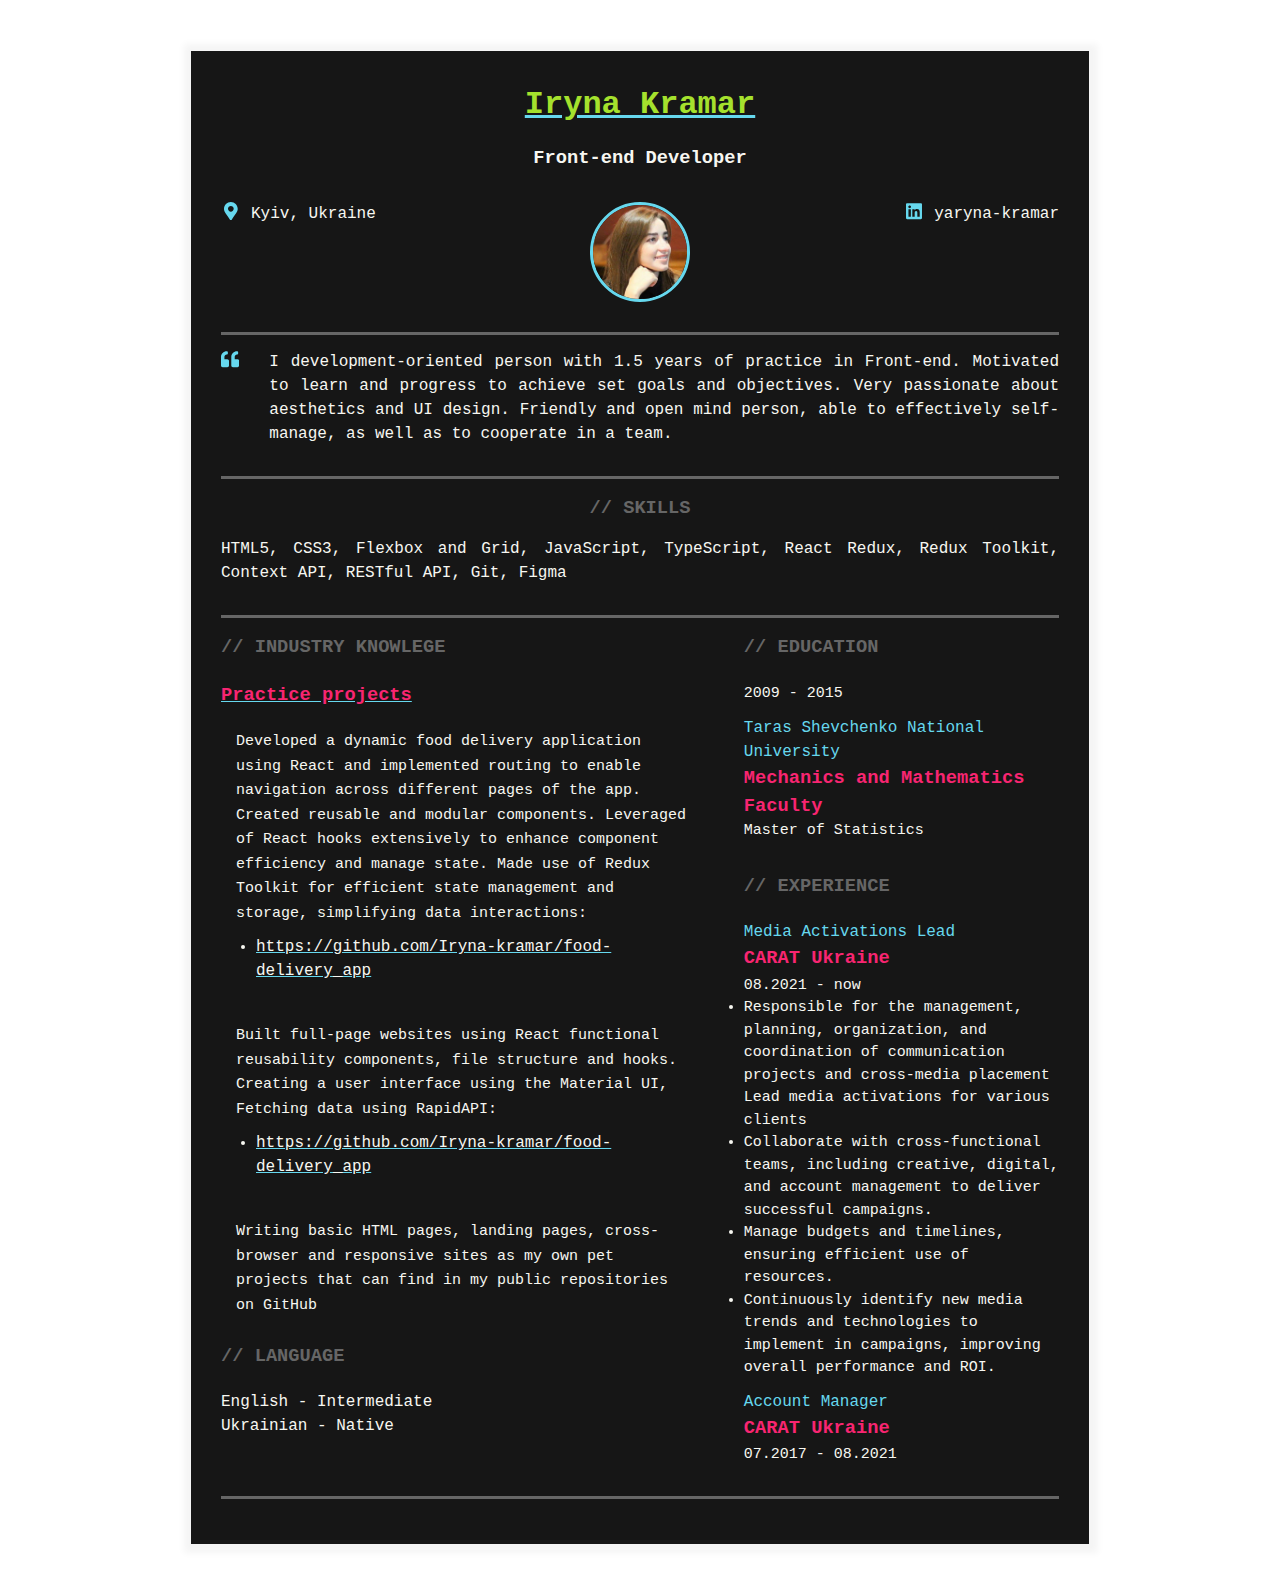
==== commit 2bdf9430: "Replaced by my content" ====
--- a/index.html
+++ b/index.html
@@ -11,8 +11,8 @@
       <div class="resume">
         <div class="container">
           <div class="resume__block">
-            <h1 class="contact-info__header">Bulka</h1>
-            <h3 class="contact-info__sub-header">Senior Hooman Manager</h3>
+            <h1 class="contact-info__header">Iryna Kramar</h1>
+            <h3 class="contact-info__sub-header">Front-end Developer</h3>
 
             <div class="contact_info_container fh">
               <div class="contact-info__block">
@@ -28,21 +28,21 @@
                       ></path>
                     </svg>
                   </div>
-                  <span>Lviv, Ukraine</span>
+                  <span>Kyiv, Ukraine</span>
                 </a>
               </div>
 
               <div class="contact-info__block contact-info__block--center">
                 <img
                   class="contact-info__avatar"
-                  src="assets/avatar.png"
+                  src="assets/myAvatar.png"
                   alt="Avatar"
                 />
               </div>
 
               <div class="contact-info__block">
                 <a
-                  href="https://ua.linkedin.com/company/binary-studio_241166"
+                  href="https://www.linkedin.com/in/yaryna-kramar/"
                   rel="author"
                   class="contact-info__item"
                 >
@@ -57,7 +57,7 @@
                       ></path>
                     </svg>
                   </div>
-                  <span>binary-studio</span>
+                  <span>yaryna-kramar</span>
                 </a>
               </div>
             </div>
@@ -79,9 +79,11 @@
                 </svg>
               </div>
               <p class="intro_text">
-                Meow. I am a Binary Studio cat. Still got 7 lives. Work in IT,
-                Full Stack Evil, all I do is sleep and try to help out hoomans
-                with their projects whenever they need me.
+                I development-oriented person with 1.5 years of practice in
+                Front-end. Motivated to learn and progress to achieve set goals
+                and objectives. Very passionate about aesthetics and UI design.
+                Friendly and open mind person, able to effectively self-manage,
+                as well as to cooperate in a team.
               </p>
             </div>
           </div>
@@ -90,9 +92,10 @@
         <div class="container">
           <div class="resume__block">
             <div class="skills">
-              <h3 class="skills__header">Skills</h3>
+              <h3 class="skills__header">// SKILLS</h3>
               <p class="skills__text">
-                Sleep, eat, more sleep, meow, mrrr, purr.
+                HTML5, CSS3, Flexbox and Grid, JavaScript, TypeScript, React
+                Redux, Redux Toolkit, Context API, RESTful API, Git, Figma
               </p>
             </div>
           </div>
@@ -101,63 +104,131 @@
         <div class="container">
           <div class="resume__block">
             <div class="main-info fh">
-              <div class="experiences">
-                <h3 class="experiences__header">Experience</h3>
-                <div class="experiences__company">
-                  <div class="experiences__company-header">
-                    <span class="experiences__company-header-durability"
-                      >For whole my life</span
-                    >
-                    <h3 class="experiences__company-header-name">
-                      BinaryStudio
-                    </h3>
-                  </div>
-
-                  <div class="experiences__company-project">
-                    <span class="experiences__company-project-role"
-                      >Binary Studio Cat</span
-                    >
-                    <h3 class="experiences__company-project-name">
-                      Hooman project
-                    </h3>
-                    <ul class="experiences__company-project-responsibilities">
-                      <li>Supported hoomans</li>
-                      <li>Slept all the time</li>
-                      <li>Lied on the keyboard</li>
-                      <li>Watched my hoomans working</li>
+              <div class="industry-languages">
+                <h3 class="industry__header">// INDUSTRY KNOWLEGE</h3>
+                <div class="industry__projects">
+                  <div class="industry__projects-header">
+                    <h3 class="industry__projects-header-name">
+                      Practice projects
+                    </h3>
+                  </div>
+
+                  <div class="industry__project">
+                    <span class="industry__project-description">
+                      Developed a dynamic food delivery application using React
+                      and implemented routing to enable navigation across
+                      different pages of the app. Created reusable and modular
+                      components. Leveraged of React hooks extensively to
+                      enhance component efficiency and manage state. Made use of
+                      Redux Toolkit for efficient state management and storage,
+                      simplifying data interactions:</span
+                    >
+                    <ul class="industry__project-github">
+                      <li>https://github.com/Iryna-kramar/food-delivery_app</li>
                     </ul>
                   </div>
+
+                  <div class="industry__project">
+                    <span class="industry__project-description">
+                      Built full-page websites using React functional
+                      reusability components, file structure and hooks. Creating
+                      a user interface using the Material UI, Fetching data
+                      using RapidAPI:
+                    </span>
+                    <ul class="industry__project-github">
+                      <li>https://github.com/Iryna-kramar/food-delivery_app</li>
+                    </ul>
+                  </div>
+
+                  <div class="industry__project">
+                    <span class="industry__project-description">
+                      Writing basic HTML pages, landing pages, cross-browser and
+                      responsive sites as my own pet projects that can find in
+                      my public repositories on GitHub
+                    </span>
+                  </div>
+                </div>
+                <div class="languages-info">
+                  <h3 class="languages-header">// LANGUAGE</h3>
+                  <p class="languages-item">English - Intermediate</p>
+                  <p class="languages-item">Ukrainian - Native</p>
                 </div>
               </div>
 
               <div class="additional-info fv">
                 <div class="additional-info__education">
-                  <h3 class="additional-info__education-header">Education</h3>
+                  <h3 class="additional-info__education-header">
+                    // EDUCATION
+                  </h3>
                   <div class="additional-info__education-university">
                     <span
                       class="additional-info__education-university-durability"
-                      >2021</span
-                    >
+                      >2009 - 2015
+                    </span>
+                    <p class="additional-info__education-university-name">
+                      Taras Shevchenko National University
+                    </p>
                     <h3
                       class="additional-info__education-university-speciality"
                     >
-                      Cat track
-                    </h3>
-                    <p class="additional-info__education-university-name">
-                      Binary Studio Academy
-                    </p>
-                  </div>
-                </div>
-
-                <div class="additional-info__languages">
-                  <h3 class="additional-info__languages-header">Languages</h3>
-                  <p class="additional-info__languages-item">Meow dialect</p>
-                  <p class="additional-info__languages-item">
-                    Ukrainian (understand)
-                  </p>
-                  <p class="additional-info__languages-item">
-                    English (don't understand)
-                  </p>
+                      Mechanics and Mathematics Faculty
+                    </h3>
+                    <p class="additional-info__education-university-grade">
+                      Master of Statistics
+                    </p>
+                  </div>
+                </div>
+
+                <div class="additional-info__experiences">
+                  <h3 class="additional-info__experiences-header">
+                    // EXPERIENCE
+                  </h3>
+                  <div class="additional-info__experiences__company">
+                    <p class="additional-info__experiences__company-role">
+                      Media Activations Lead
+                    </p>
+                    <h3 class="additional-info__eexperiences__company-name">
+                      CARAT Ukraine
+                    </h3>
+                    <span
+                      class="additional-info__experiences__company-durability"
+                      >08.2021 - now
+                    </span>
+                    <ul class="experiences__company-project-responsibilities">
+                      <li>
+                        Responsible for the management, planning, organization,
+                        and coordination of communication projects and
+                        cross-media placement Lead media activations for various
+                        clients
+                      </li>
+                      <li>
+                        Collaborate with cross-functional teams, including
+                        creative, digital, and account management to deliver
+                        successful campaigns.
+                      </li>
+                      <li>
+                        Manage budgets and timelines, ensuring efficient use of
+                        resources.
+                      </li>
+                      <li>
+                        Continuously identify new media trends and technologies
+                        to implement in campaigns, improving overall performance
+                        and ROI.
+                      </li>
+                    </ul>
+                  </div>
+                  <div class="additional-info__experiences__company">
+                    <p class="additional-info__experiences__company-role">
+                      Account Manager
+                    </p>
+                    <h3 class="additional-info__eexperiences__company-name">
+                      CARAT Ukraine
+                    </h3>
+                    <span
+                      class="additional-info__experiences__company-durability"
+                      >07.2017 - 08.2021
+                    </span>
+                  </div>
                 </div>
               </div>
             </div>
--- a/styles.css
+++ b/styles.css
@@ -1,89 +1,89 @@
-//General styles
+/*General styles*/
 * {
-    margin: 0;
-    padding: 0;
-    box-sizing: border-box;
+  margin: 0;
+  padding: 0;
+  box-sizing: border-box;
 }
 
 body {
-    font-family: Arial, Helvetica, sans-serif;
-    line-height: 1.5;
-
-    --primary-text-color: #181820;
-    --secondary-text-color: #5c5c62;
-    --durability-text-color: #6a737d9c;
-    --icon-color: #6a737d;
-    --border-color: #ff9a0045;
-    --text-decoration-color: #ff9a00;
+  font-family: Consolas, monaco, monospace;
+  line-height: 1.5;
+
+  --text-color: #f7f7f1;
+  --header-text-color: #a5e12d;
+  --pink-text-color: #f82571;
+  --blue-text-color: #66d8ee;
+  --gray-color: #666666;
+  --text-decoration-color: #66d8ee;
 }
 
 .container {
-    margin: 0 auto;
-    padding: 0 30px;
-    max-width: 900px;
+  margin: 0 auto;
+  padding: 0 30px;
+  max-width: 900px;
 }
 
 .fh {
-    display: flex;
-    flex-direction: row;
-    justify-content: space-between;
+  display: flex;
+  flex-direction: row;
+  justify-content: space-between;
 }
 
 .fv {
-    display: flex;
+  display: flex;
+  flex-direction: column;
+  justify-content: space-between;
+}
+
+.resume {
+  background-color: #161616;
+  margin: 50px auto;
+  border: 1px solid #f5f5f5;
+  box-shadow: 1px 1px 7px 7px #f5f5f5;
+  padding: 30px 0;
+  max-width: 900px;
+}
+
+.resume__block {
+  border-bottom: 3px solid var(--gray-color);
+  padding-bottom: 30px;
+  margin-bottom: 15px;
+}
+
+@media screen and (max-width: 576px) {
+  .main-info,
+  .contact_info_container {
     flex-direction: column;
-    justify-content: space-between;
-}
-
-.resume {
-    margin: 50px auto;
-    border: 1px solid #f5f5f5;
-    box-shadow: 1px 1px 7px 7px #f5f5f5;
-    padding: 30px 0;
-    max-width: 900px;
-}
-
-.resume__block {
-    border-bottom: 3px solid var(--border-color);
-    padding-bottom: 30px;
-    margin-bottom: 15px;
-}
-
-@media screen and (max-width: 576px) {
-
-    .main-info,
-    .contact_info_container {
-        flex-direction: column;
-    }
-
-    .contact_info_container {
-        align-items: center;
-    }
-
-    .contact-info__block:not(:last-child) {
-        margin-bottom: 20px;
-    }
-
-    .experiences {
-        margin-right: 0;
-    }
-}
-
-//Contact info styles
+  }
+
+  .contact_info_container {
+    align-items: center;
+  }
+
+  .contact-info__block:not(:last-child) {
+    margin-bottom: 20px;
+  }
+
+  .experiences {
+    margin-right: 0;
+  }
+}
+
+/*Contact info styles*/
 .contact-info__header,
 .contact-info__sub-header {
   text-align: center;
 }
 
 .contact-info__header {
-  color: var(--primary-text-color);
+  color: var(--header-text-color);
   margin-bottom: 15px;
-  text-decoration-color: var(--text-decoration-color);
+  text-decoration-color: var(--blue-text-color);
   text-decoration-line: underline;
 }
 
 .contact-info__sub-header {
-  color: var(--secondary-text-color);
+  color: var(--text-color);
   margin-bottom: 30px;
 }
 
@@ -98,7 +98,7 @@
 }
 
 .contact-info__item {
-  color: var(--secondary-text-color);
+  color: var(--text-color);
   text-decoration: none;
   display: flex;
   justify-content: start;
@@ -116,7 +116,7 @@
 }
 
 .contact-info__item-icon path {
-  fill: var(--icon-color);
+  fill: var(--blue-text-color);
 }
 
 .contact-info__item-icon {
@@ -130,10 +130,10 @@
   height: 100px;
   object-fit: cover;
   border: 3px solid;
-  border-color: var(--text-decoration-color);
-}
-
-//Intro and skills styles
+  border-color: var(--blue-text-color);
+}
+
+/*Intro and skills styles*/
 .intro {
   display: flex;
   justify-content: start;
@@ -152,116 +152,111 @@
 }
 
 .intro__icon path {
-  fill: var(--text-decoration-color);
+  fill: var(--blue-text-color);
 }
 
 .intro_text {
-  color: var(--secondary-text-color);
+  color: var(--text-color);
   text-align: justify;
 }
 
 .skills__header {
-  color: var(--secondary-text-color);
+  color: var(--gray-color);
   text-align: center;
   margin-bottom: 15px;
 }
 
 .skills__text {
-  color: var(--secondary-text-color);
+  color: var(--text-color);
   text-align: justify;
 }
 
-//Experience and additional info styles
-.experiences {
+/*Experience and additional info styles*/
+.industry-languages {
   flex: 1 1 60%;
   margin-right: 50px;
 }
 
-.experiences__header {
-  color: var(--secondary-text-color);
-  text-align: left;
-  margin-bottom: 20px;
-}
-
-.experiences__company-header-durability {
-  color: var(--durability-text-color);
+.industry__header {
+  color: var(--gray-color);
+  text-align: left;
+  margin-bottom: 20px;
+}
+
+.industry__projects-header-name {
+  color: var(--pink-text-color);
+  text-decoration-color: var(--blue-text-color);
+  text-decoration-line: underline;
+  text-align: left;
+  margin-bottom: 20px;
+}
+
+.industry__project {
+  margin-left: 15px;
+  margin-bottom: 25px;
+}
+
+.industry__project-description {
+  color: var(--text-color);
   text-align: left;
   margin-bottom: 10px;
   font-size: 15px;
 }
 
-.experiences__company-header-name {
-  color: var(--primary-text-color);
-  text-decoration-color: var(--text-decoration-color);
+.industry__project-github {
+  color: var(--text-color);
+  padding: 10px 0 15px 20px;
+  text-decoration-color: var(--blue-text-color);
   text-decoration-line: underline;
-  text-align: left;
-  margin-bottom: 20px;
-}
-
-.experiences__company-project {
-  margin-left: 15px;
-  margin-bottom: 25px;
-}
-
-.experiences__company-project-role {
-  color: var(--durability-text-color);
+}
+
+.additional-info {
+  flex: 1 1 40%;
+}
+
+.additional-info__education {
+  margin-bottom: 20px;
+}
+
+.additional-info__experiences-header,
+.additional-info__education-header {
+  color: var(--gray-color);
+  text-align: left;
+  margin-bottom: 20px;
+}
+
+.experiences__company-project-responsibilities,
+.additional-info__experiences__company-durability,
+.additional-info__education-university-grade,
+.additional-info__education-university-durability {
+  color: var(--text-color);
   text-align: left;
   margin-bottom: 10px;
   font-size: 15px;
 }
 
-.experiences__company-project-name {
-  color: var(--primary-text-color);
-  text-align: left;
-  margin-bottom: 10px;
-}
-
-.experiences__company-project-responsibilities {
-  color: var(--secondary-text-color);
-  padding-left: 20px;
-}
-
-.additional-info {
-  flex: 1 1 40%;
-}
-
-.additional-info__education {
-  margin-bottom: 20px;
-}
-
-.additional-info__education-header {
-  color: var(--secondary-text-color);
-  text-align: left;
-  margin-bottom: 20px;
-}
-
-.additional-info__education-university-durability {
-  color: var(--durability-text-color);
-  text-align: left;
-  margin-bottom: 10px;
-  font-size: 15px;
-}
-
+.additional-info__experiences__company-role,
+.additional-info__education-university-name {
+  color: var(--blue-text-color);
+  margin-top: 10px;
+}
+
+.additional-info__eexperiences__company-name,
 .additional-info__education-university-speciality {
-  color: var(--primary-text-color);
-  text-align: left;
-  margin-bottom: 10px;
-}
-
-.additional-info__education-university-name {
-  color: var(--secondary-text-color);
-}
-
-.additional-info__languages {
-  margin-bottom: 20px;
-}
-
-.additional-info__languages-header {
-  color: var(--secondary-text-color);
-  text-align: left;
-  margin-bottom: 20px;
-}
-
-.additional-info__languages-item {
-  color: var(--secondary-text-color);
-}
+  color: var(--pink-text-color);
+  text-align: left;
+}
+
+.languages-info {
+  margin-bottom: 20px;
+}
+
+.languages-header {
+  color: var(--gray-color);
+  text-align: left;
+  margin-bottom: 20px;
+}
+
+.languages-item {
+  color: var(--text-color);
+}
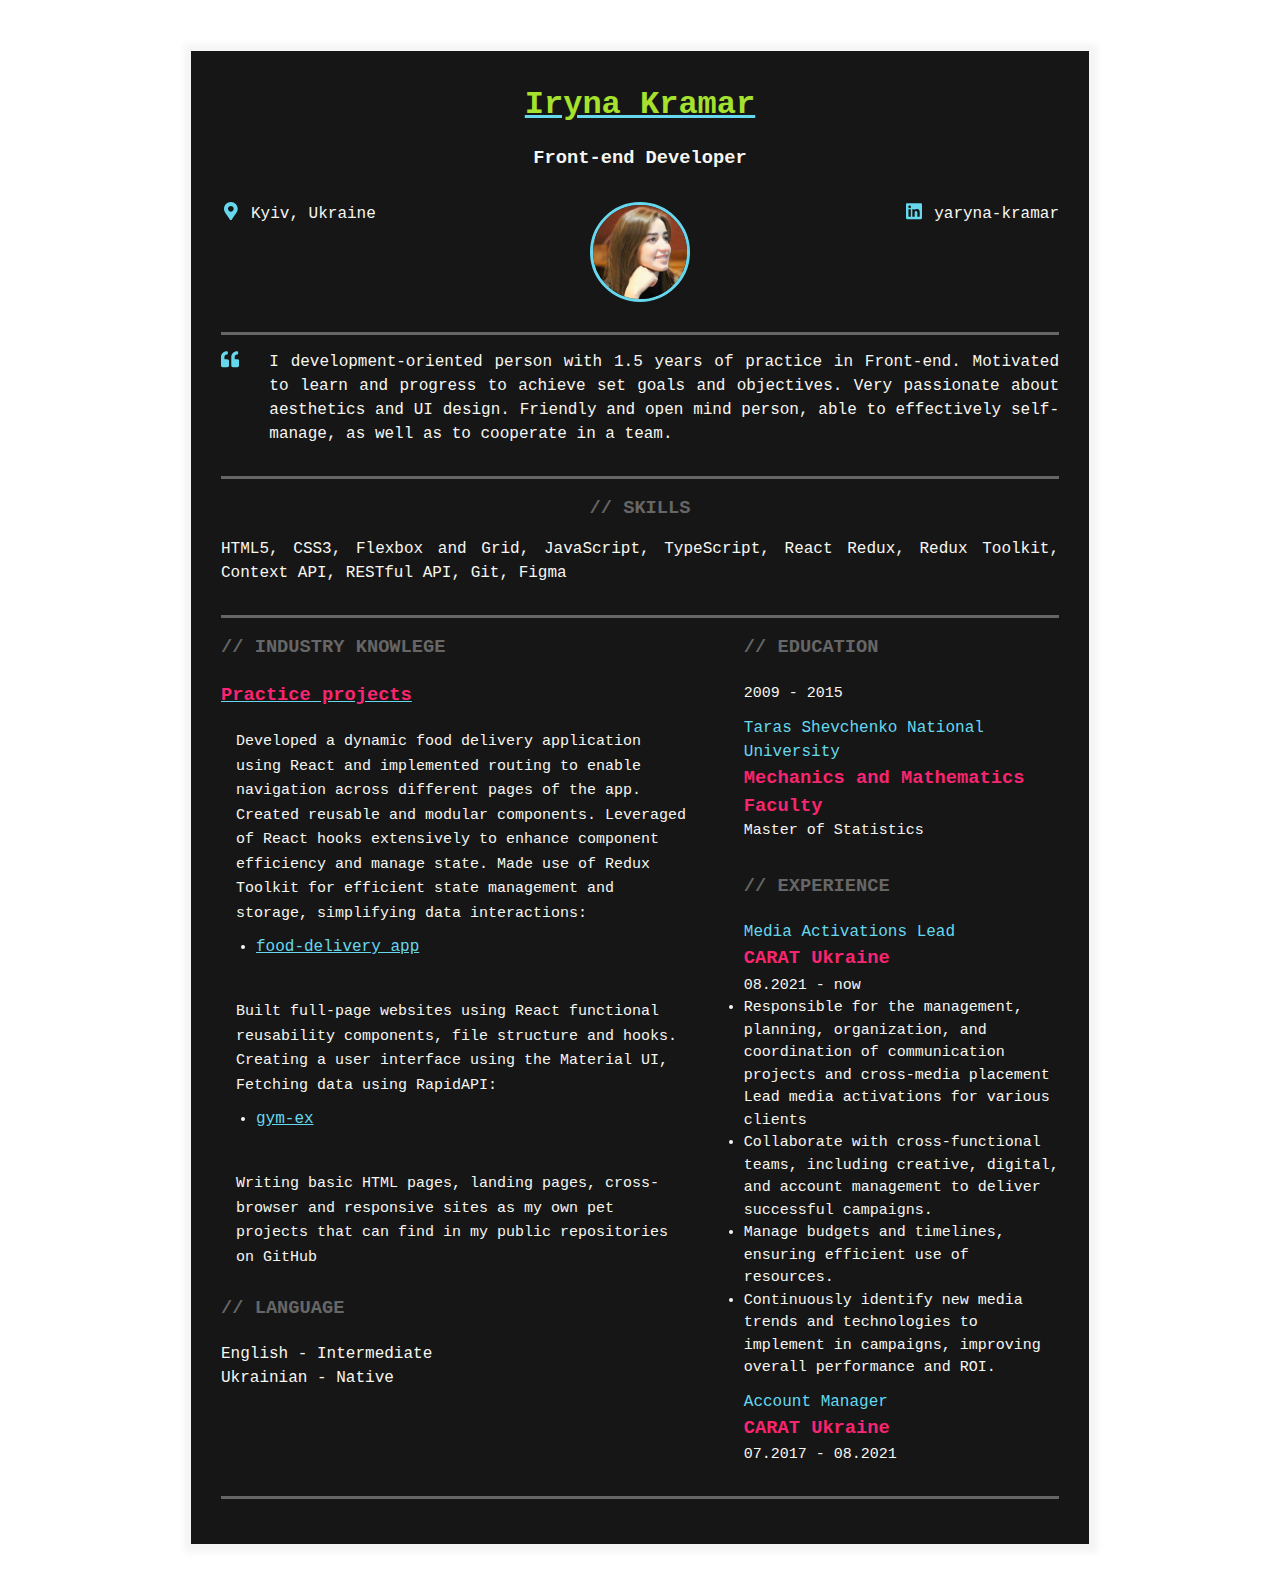
==== commit 98d99f67: "refactoring" ====
--- a/index.html
+++ b/index.html
@@ -124,7 +124,14 @@
                       simplifying data interactions:</span
                     >
                     <ul class="industry__project-github">
-                      <li>https://github.com/Iryna-kramar/food-delivery_app</li>
+                      <li>
+                        <a class="industry__project-github-link"
+                          href="https://github.com/Iryna-kramar/food-delivery_app"
+                          rel="food-delivery_app"
+                        >
+                          <span>food-delivery_app</span>
+                        </a>
+                      </li>
                     </ul>
                   </div>
 
@@ -136,7 +143,14 @@
                       using RapidAPI:
                     </span>
                     <ul class="industry__project-github">
-                      <li>https://github.com/Iryna-kramar/food-delivery_app</li>
+                      <li>
+                        <a class="industry__project-github-link"
+                          href="https://github.com/Iryna-kramar/gym-ex"
+                          rel="food-delivery_app"
+                        >
+                          <span>gym-ex</span>
+                        </a>
+                      </li>
                     </ul>
                   </div>
 
--- a/styles.css
+++ b/styles.css
@@ -210,6 +210,11 @@
   text-decoration-line: underline;
 }
 
+.industry__project-github-link {
+  text-decoration: none;
+  color: var(--blue-text-color);
+}
+
 .additional-info {
   flex: 1 1 40%;
 }
